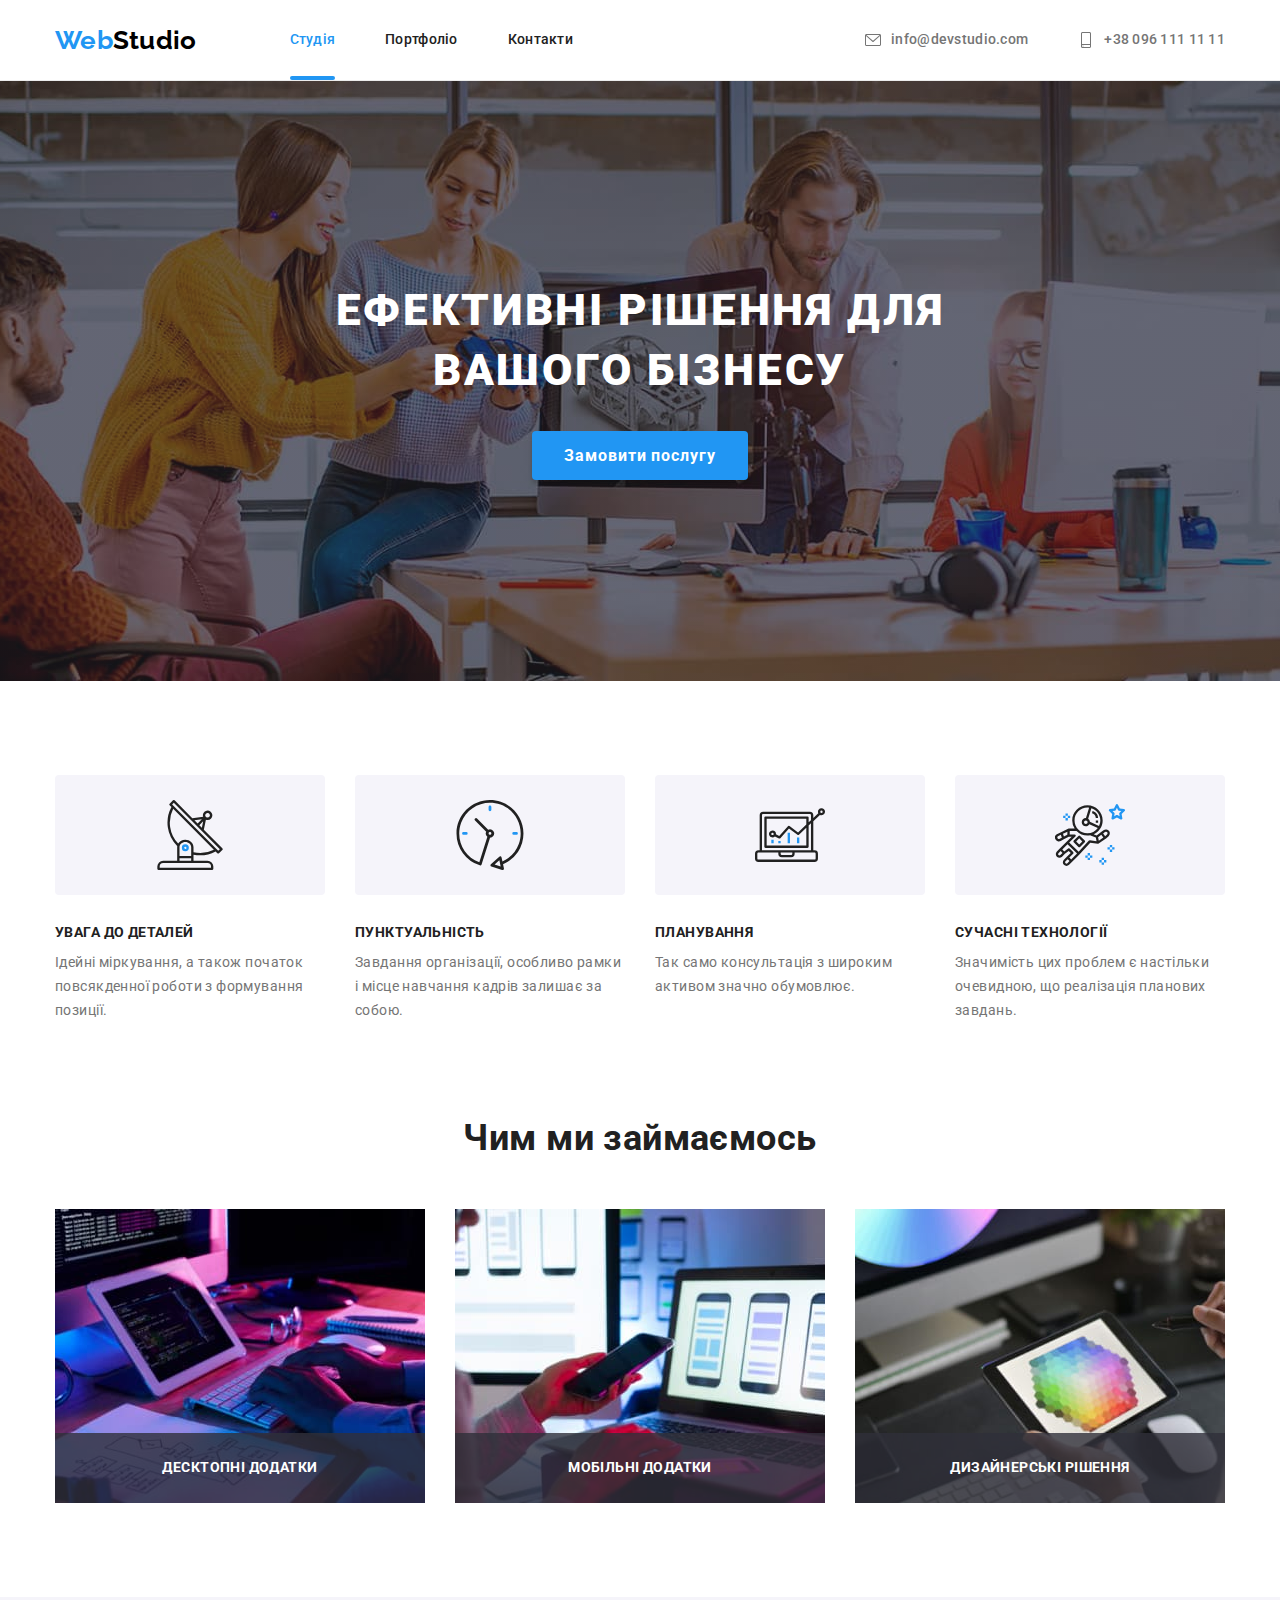
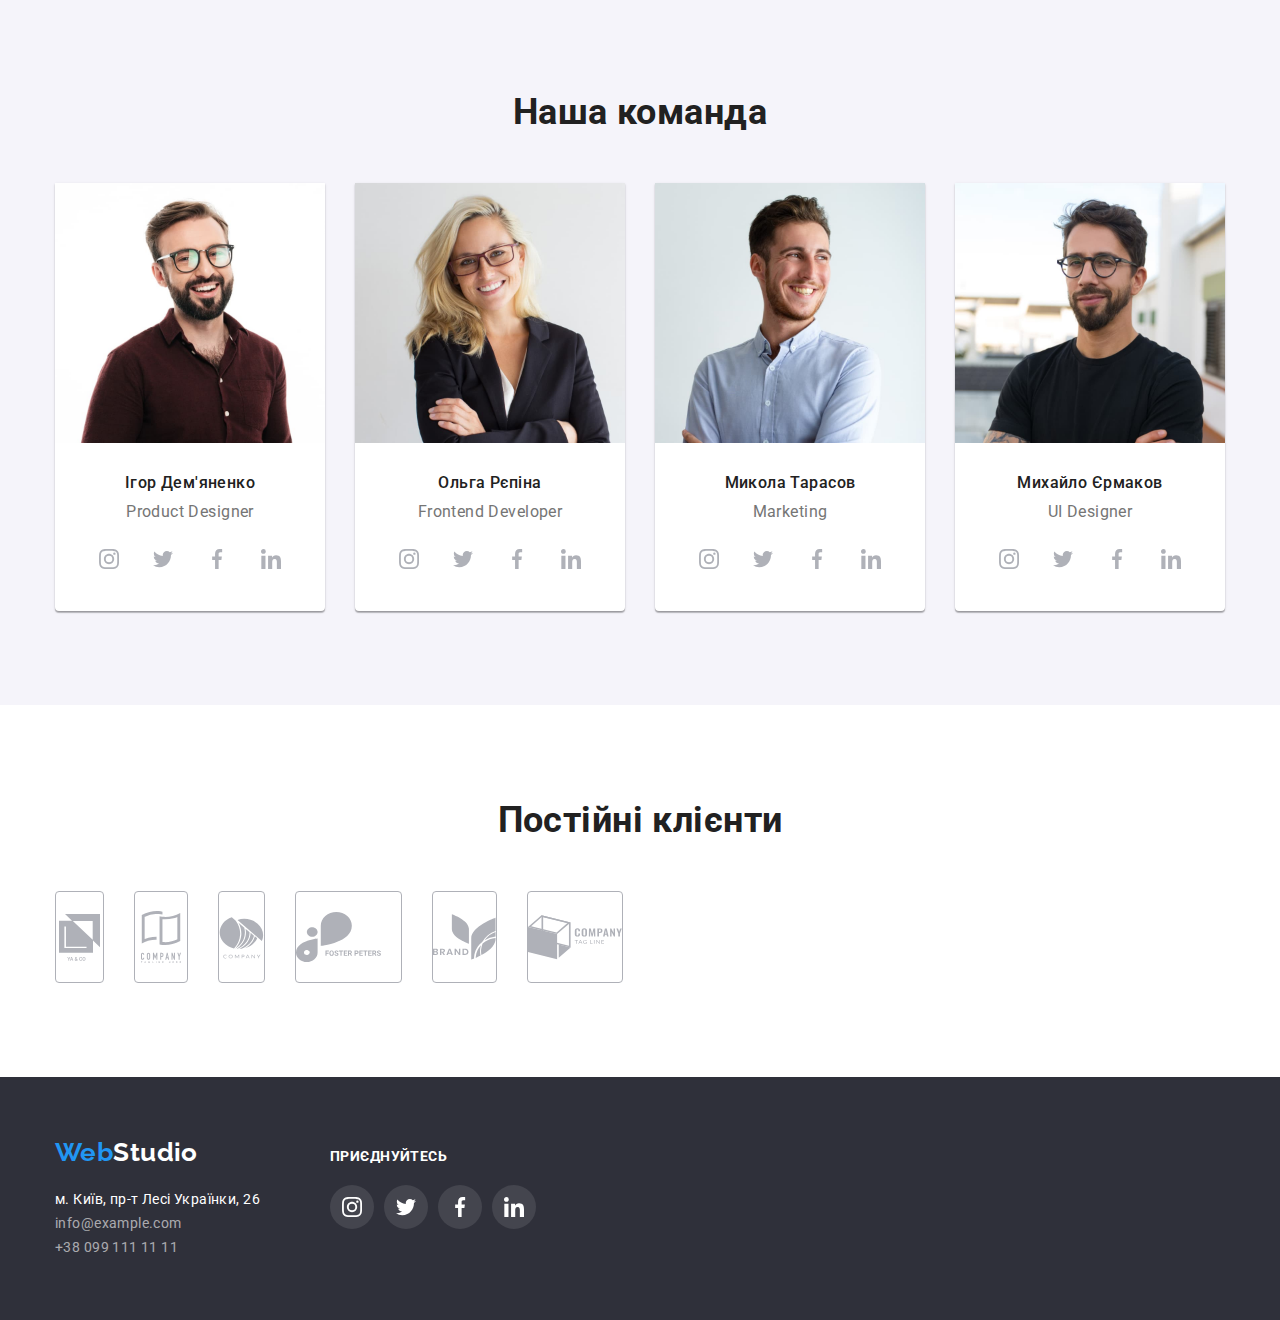
==== index.html @ 021cea31 "створив дз" ====
<!DOCTYPE html>
<html lang="en">
<head>
    <meta charset="UTF-8">
    <meta http-equiv="X-UA-Compatible" content="IE=edge">
    <meta name="viewport" content="width=device-width, initial-scale=1.0">
    <title lang="en">Web Studio</title>
    
    <link rel="preconnect" href="https://fonts.googleapis.com">
    <link rel="preconnect" href="https://fonts.gstatic.com" crossorigin>
    <link href="https://fonts.googleapis.com/css2?family=Raleway:wght@700&family=Roboto:wght@400;500;700;900&display=swap"
      rel="stylesheet">
    <link rel="stylesheet" href="https://cdnjs.cloudflare.com/ajax/libs/modern-normalize/1.1.0/modern-normalize.min.css">
    <link rel="stylesheet" href="./css/styles.css">
</head>
<!--Хедер-->  
<header class="header">
  <div class="container flex-head">
    <a href="./" lang="en" class="logo-header"><span class="logo-item">Web</span>Studio</a>
    <nav class="site-nav">
      <ul class="nav list">
        <li class="item"><a href="./" class="site-navigation-link accent">Студія</a></li>
        <li class="item"><a href="./portfolio.html" class="site-navigation-link">Портфоліо</a></li>
        <li class="item"><a href="" class="site-navigation-link">Контакти</a></li>
      </ul>
    </nav>
    <ul class="contact-nav list">
      <li class="item">
        <a href="mailto:info@devstudio.com" class="contacts">
          <svg class="contact-icon" width="16" height="16">
            <use href="./images/sprite.svg#icon-envelope"></use>
          </svg>
        <span>info@devstudio.com</span>
      </a>
    </li>
      <li class="item">
        <a href="tel:+380961111111" class="contacts">
          <svg class="contact-icon" width="16" height="16">
            <use href="./images/sprite.svg#icon-smartphone"></use>
          </svg>
          <span>+38 096 111 11 11</span>
        </a>
      </li>
    </ul>
  </div>
</header>
<!--Контент-->
<main>
  <!--Герой-->
<section class="hero">
  <div class="container">
    <h1 class="title">Ефективні рішення для вашого бізнесу</h1>
    <button type="button" class="hero-button" data-modal-open>Замовити послугу</button>
  </div>
</section>
<!--Особливості-->
<section class="specifics">
 <div class="container">
    <!-- <h2>Особливості</h2> -->
    <ul class="specifics-list list">
      <li class="item">
        <div class="specifics-logo">
          <svg width="70" height="70">
            <use href="./images/sprite.svg#icon-antenna"></use>
          </svg>
        </div>
        <h3 class="title-specifics">Увага до деталей</h3>
        <p>Ідейні міркування, а також початок повсякденної роботи з формування позиції.</p>
      </li>
      <li class="item">
        <div class="specifics-logo">
          <svg width="70" height="70">
            <use href="./images/sprite.svg#icon-clock"></use>
          </svg>
        </div>
        <h3 class="title-specifics">Пунктуальність</h3>
        <p>Завдання організації, особливо рамки і місце навчання кадрів залишає за собою.</p>
      </li>
      <li class="item">
        <div class="specifics-logo">
          <svg width="70" height="70">
            <use href="./images/sprite.svg#icon-diagram"></use>
          </svg>
        </div>
        <h3 class="title-specifics">Планування</h3>
        <p>Так само консультація з широким активом значно обумовлює.</p>
      </li>
      <li class="item">
        <div class="specifics-logo">
          <svg width="70" height="70">
            <use href="./images/sprite.svg#icon-astronaut"></use>
          </svg>
        </div>
        <h3 class="title-specifics">Сучасні технології</h3>
        <p>Значимість цих проблем є настільки очевидною, що реалізація планових завдань.</p>
      </li>
    </ul>
 </div>
</section>
<!--Чим ми займаємось-->
<section class="activity">
  <div class="container">
    <h2 class="title-activity">Чим ми займаємось</h2>
    <ul class="activity-list list">
      <li class="item"><img src="./images/box_1.jpg" width="370" alt="Десктопні додатки"><div class="label">Десктопні додатки</div></li>
      <li class="item"><img src="./images/box_2.jpg" width="370" alt="Мобільні додатки"><div class="label">Мобільні додатки</div></li>
      <li class="item"><img src="./images/box_3.jpg" width="370" alt="Дизайнерські рішення"><div class="label">Дизайнерські рішення</div></li>
    </ul>
  </div>
</section>
<!--Наша команда-->
<section class="team team-bg">
 <div class="container">
    <h2 class="team-title">Наша команда</h2>
    <ul class="team-list list">
      <li class="team-member">
        <img src="./images/img_1.jpg" width="270" alt="Игорь Демьяненко">
        <div class="member-discr">
          <h3 class="team-member-title">Ігор Дем'яненко</h3>
          <p>Product Designer</p>
        </div>
        <ul class="member-social-links list">
          <li class="item">
            <a href="">
              <svg width="20" height="20">
                <use href="./images/sprite.svg#icon-instagram"></use>
              </svg>
            </a>
          </li>
          <li class="item">
            <a href="">
              <svg width="20" height="20">
                <use href="./images/sprite.svg#icon-twitter"></use>
              </svg>
            </a>
          </li>
          <li class="item">
            <a href="">
              <svg width="20" height="20">
                <use href="./images/sprite.svg#icon-facebook"></use>
              </svg>
            </a>
          </li>
          <li class="item">
            <a href="">
              <svg width="20" height="20">
                <use href="./images/sprite.svg#icon-linkedin"></use>
              </svg>
            </a>
          </li>
        </ul>
      </li>
      <li class="team-member">
        <img src="./images/img_2.jpg" width="270" alt="Ольга Репина">
        <div class="member-discr">
          <h3 class="team-member-title">Ольга Рєпіна</h3>
          <p>Frontend Developer</p>
        </div>  
        <ul class="member-social-links list">
          <li class="item">
            <a href="">
              <svg width="20" height="20">
                <use href="./images/sprite.svg#icon-instagram"></use>
              </svg>
            </a>
          </li>
          <li class="item">
            <a href="">
              <svg width="20" height="20">
                <use href="./images/sprite.svg#icon-twitter"></use>
              </svg>
            </a>
          </li>
          <li class="item">
            <a href="">
              <svg width="20" height="20">
                <use href="./images/sprite.svg#icon-facebook"></use>
              </svg>
            </a>
          </li>
          <li class="item">
            <a href="">
              <svg width="20" height="20">
                <use href="./images/sprite.svg#icon-linkedin"></use>
              </svg>
            </a>
          </li>
        </ul>
      </li>
      <li class="team-member">
        <img src="./images/img_3.jpg" width="270" alt="Николай Тарасов">
        <div class="member-discr">
          <h3 class="team-member-title">Микола Тарасов</h3>
          <p>Marketing</p>
        </div>   
        <ul class="member-social-links list">
          <li class="item">
            <a href="">
              <svg width="20" height="20">
                <use href="./images/sprite.svg#icon-instagram"></use>
              </svg>
            </a>
          </li>
          <li class="item">
            <a href="">
              <svg width="20" height="20">
                <use href="./images/sprite.svg#icon-twitter"></use>
              </svg>
            </a>
          </li>
          <li class="item">
            <a href="">
              <svg width="20" height="20">
                <use href="./images/sprite.svg#icon-facebook"></use>
              </svg>
            </a>
          </li>
          <li class="item">
            <a href="">
              <svg width="20" height="20">
                <use href="./images/sprite.svg#icon-linkedin"></use>
              </svg>
            </a>
          </li>
        </ul>
      </li>
      <li class="team-member">
        <img src="./images/img_4.jpg" width="270" alt="Михаил Ермаков">
        <div class="member-discr">
          <h3 class="team-member-title">Михайло Єрмаков</h3>
          <p>UI Designer</p>
        </div>   
        <ul class="member-social-links list">
          <li class="item">
            <a href="">
              <svg width="20" height="20">
                <use href="./images/sprite.svg#icon-instagram"></use>
              </svg>
            </a>
          </li>
          <li class="item">
            <a href="">
              <svg width="20" height="20">
                <use href="./images/sprite.svg#icon-twitter"></use>
              </svg>
            </a>
          </li>
          <li class="item">
            <a href="">
              <svg width="20" height="20">
                <use href="./images/sprite.svg#icon-facebook"></use>
              </svg>
            </a>
          </li>
          <li class="item">
            <a href="">
              <svg width="20" height="20">
                <use href="./images/sprite.svg#icon-linkedin"></use>
              </svg>
            </a>
          </li>
        </ul>
      </li>
    </ul>
 </div>
</section>
<!-- Постійні клієнти -->
<section class="regular-customers">
  <div class="container">
    <h2 class="regular-customers-title">Постійні клієнти</h2>
    <ul class="regular-customers-list list">
      <li class="item">
        <a href="" class="box">
          <svg width="47" height="53">
            <use href="./images/sprite.svg#icon-client_1"></use>
          </svg>
        </a>
      </li>
      <li class="item">
        <a href="" class="box">
          <svg width="52" height="60">
            <use href="./images/sprite.svg#icon-client_2"></use>
          </svg>
        </a>
      </li>
      <li class="item">
        <a href="" class="box">
          <svg width="45" height="49">
            <use href="./images/sprite.svg#icon-client_3"></use>
          </svg>
        </a>
      </li>
      <li class="item">
        <a href="" class="box">
          <svg width="105">
            <use href="./images/sprite.svg#icon-client_4"></use>
          </svg>
        </a>
      </li>
      <li class="item">
        <a href="" class="box">
          <svg width="63">
            <use href="./images/sprite.svg#icon-client_5"></use>
          </svg>
        </a>
      </li>
      <li class="item">
        <a href="" class="box">
          <svg width="94">
            <use href="./images/sprite.svg#icon-client_6"></use>
          </svg>
        </a>
      </li>
    </ul>
  </div>
</section>
</main>
<!--Футер-->
<footer class="footer">
  <div class="container">
    
    <div>
      <a href="./" lang="en" class="logo-footer"><span class="logo-item">Web</span>Studio</a>
      <address class="address">
        м. Київ, пр-т Лесі Українки, 26
        <a href="mailto:info@example.com" class="address-link">info@example.com</a>
        <a href="tel:+380991111111" class="address-link">+38 099 111 11 11</a>
      </address>
    </div>
    <div class="social">
      <h3 class="social-links-title">приєднуйтесь</h3>
      <ul class="social-links list">
        <li class="item">
          <a href="">
           <svg width="20" height="20">
             <use href="./images/sprite.svg#icon-instagram"></use>
           </svg> 
          </a>
        </li>
        <li class="item">
          <a href="">
            <svg width="20" height="20">
              <use href="./images/sprite.svg#icon-twitter"></use>
            </svg>
          </a>
        </li>
        <li class="item">
          <a href="">
            <svg width="20" height="20">
              <use href="./images/sprite.svg#icon-facebook"></use>
            </svg>
          </a>
        </li>
        <li class="item">
          <a href="">
            <svg width="20" height="20">
              <use href="./images/sprite.svg#icon-linkedin"></use>
            </svg>
          </a>
        </li>
      </ul>
    </div>

  </div>
</footer>

<div class="backdrop is-hidden" data-modal>
  <div class="modal">
    <div class="close-button">
      <button type="button" class="close-modal" data-modal-close>
        <svg width="30" height="30">
          <use href="./images/sprite.svg#icon-close"></use>
        </svg>
      </button>
    </div>
  </div>
</div>

  <script src="./js/modal.js"></script>
</body>
</html>
---- css/styles.css ----
:root {
  --primary-text-color: #757575;
  --title-text-colot: #212121;
  --accent-color: #2196f3;
  --address-link-color: rgba(255, 255, 255, 0.6);
  --primary-bg-color: #2f303a;
  --secondary-bg-color: #f5f4fa;
  --body-color: #ffffff;
}

html {
  box-sizing: border-box;
}

*,
*::before,
*::after {
  box-sizing: inherit;
}

body {
  background-color: var(--body-color);
  color: var(--primary-text-color);
  font-family: 'roboto', sans-serif;
  font-style: normal;
  font-weight: normal;
  font-size: 14px;
  line-height: 1.71;
  letter-spacing: 0.03em;
}

h1,
h2,
h3,
h4,
h5,
h6,
p {
  margin: 0;
}

.list {
  margin: 0;
  list-style: none;
  padding: 0;
}

.container {
  width: 1200px;
  padding: 0 15px;
  margin: 0 auto;
}

/* Хедер */

.header {
  border-bottom: 1px solid #ececec;

  font-weight: 500;
  font-size: 14px;
  line-height: 1.14;
  letter-spacing: 0.02em;
}

.flex-head {
  display: flex;
  align-items: center;
}

.logo-header {
  color: #000000;
  text-decoration: none;
  font-family: 'Raleway', sans-serif;
  font-weight: 700;
  font-size: 26px;
  line-height: 1.19;
}

.logo-item {
  color: var(--accent-color);
}
/* Навігація */

.site-nav {
  margin-left: 93px;
}

.site-nav .list {
  display: flex;
}

.nav .item:not(:last-child) {
  margin-right: 50px;
}
.nav .item {
  position: relative;
}

.site-navigation-link {
  display: block;
  padding-top: 32px;
  padding-bottom: 32px;

  text-decoration: none;
  color: var(--title-text-colot);

  transition: color 250ms cubic-bezier(0.4, 0, 0.2, 1);
}

.nav .site-navigation-link::after {
  content: '';
  position: absolute;
  bottom: 0;
  left: 0;

  transform: scaleX(0);

  width: 100%;
  height: 4px;
  border-radius: 2px;
  background-color: var(--accent-color);

  transition: transform 250ms cubic-bezier(0.4, 0, 0.2, 1);
}

.nav .site-navigation-link:hover::after {
  transform: scaleX(100%);
}

.accent,
.site-navigation-link:hover,
.site-navigation-link:focus {
  color: var(--accent-color);
}

.site-navigation-link.accent::after {
  content: '';
  position: absolute;
  bottom: 0;
  left: 0;

  transform: scaleX(100%);

  width: 100%;
  height: 4px;
  border-radius: 2px;
  background-color: var(--accent-color);
}

/* Контакти */
.contact-nav {
  display: flex;
  margin-left: auto;
}

.contact-nav .item:not(:last-child) {
  margin-right: 50px;
}

.contacts {
  display: flex;
  align-items: center;
  padding-top: 32px;
  padding-bottom: 32px;

  text-decoration: none;
  color: var(--primary-text-color);
  fill: var(--primary-text-color);

  transition: color 250ms cubic-bezier(0.4, 0, 0.2, 1),
  fill 250ms cubic-bezier(0.4, 0, 0.2, 1);
}

.contacts:hover,
.contacts:focus,
.address-link:hover,
.address-link:focus {
  color: var(--accent-color);
  fill: var(--accent-color);
}

.contact-icon {
  margin-right: 10px;
}

/* Main */
.hero {
  background-color: var(--primary-bg-color);
  background-image: linear-gradient(to right, rgba(47, 48, 58, 0.4), rgba(47, 48, 58, 0.4)),
    url(../images/bg_hero_img.jpg);
  background-repeat: no-repeat;
  background-position: center;
  margin-right: auto;
  margin-left: auto;
  max-width: 1600px;
  height: 600px;
  padding: 200px 0;
  text-align: center;
}

.hero .title {
  max-width: 696px;
  margin: 0 auto 30px;

  color: var(--body-color);
  font-weight: 900;
  font-size: 44px;
  line-height: 1.36;
  letter-spacing: 0.06em;
  text-transform: uppercase;
}

.hero-button {
  background-color: var(--accent-color);
  margin: 0 auto;
  box-shadow: 0px 4px 4px rgba(0, 0, 0, 0.15);
  border-radius: 4px;
  padding: 10px 32px;
  border-width: 0px;

  color: var(--body-color);
  cursor: pointer;
  font-weight: 700;
  font-size: 16px;
  line-height: 1.86;
  letter-spacing: 0.06em;

  transition: background-color 250ms cubic-bezier(0.4, 0, 0.2, 1);
}

.hero-button:hover,
.hero-button:focus {
  background-color: #188ce8;
}

.specifics-list,
.activity-list,
.team-list,
.regular-customers-list {
  display: flex;
}

.specifics-list .item {
  width: calc((100% - 90px) / 4);
}

.specifics-list .item:not(:last-child) {
  margin-right: 30px;
}

.specifics-logo {
  display: flex;
  justify-content: center;
  align-items: center;
  height: 120px;
  background-color: var(--secondary-bg-color);
  border-radius: 4px;
  margin-bottom: 30px;
  background-repeat: no-repeat;
  background-position: center;
}

.title-specifics,
.social-links-title {
  margin-bottom: 10px;

  font-weight: 700;
  font-size: 14px;
  line-height: 1.14;
  color: var(--title-text-colot);
  text-transform: uppercase;
}

.title-activity,
.team-title,
.regular-customers-title {
  margin-bottom: 50px;

  font-weight: 700;
  font-size: 36px;
  line-height: 1.17;
  text-align: center;
  color: var(--title-text-colot);
}

.specifics {
  padding-top: 94px;
}

.team,
.activity,
.regular-customers {
  padding: 94px 0;
}

.activity-list .item {
  position: relative;
  width: calc((100% - 60px) / 3);
}

.activity-list .item:not(:last-child) {
  margin-right: 30px;
}

.item .label {
  display: flex;
  align-items: center;
  justify-content: center;

  position: absolute;
  left: 0;
  bottom: 0;
  width: 100%;
  height: 70px;

  background-color: rgba(47, 48, 58, 0.8);;

  text-transform: uppercase;
  color: #ffffff;
  font-weight: 700;
  line-height: 1.14;
  text-align: center;

}

/* Наша команда */
.team-bg {
  background-color: var(--secondary-bg-color);
}

.team-member {
  width: calc((100% - 90px) / 4);
  background-color: var(--body-color);
  box-shadow: 0px 1px 3px rgba(0, 0, 0, 0.12), 0px 1px 1px rgba(0, 0, 0, 0.14),
    0px 2px 1px rgba(0, 0, 0, 0.2);
  border-radius: 0px 0px 4px 4px;

  font-weight: 400;
  font-size: 16px;
  line-height: 1.19;
  text-align: center;
}

.team-member:not(:last-child) {
  margin-right: 30px;
}

.member-discr {
  padding-top: 30px;
  padding-bottom: 16px;
}

.team-member-title {
  margin-bottom: 10px;

  color: var(--title-text-colot);
  font-weight: 500;
  font-size: 16px;
}

.member-social-links {
 justify-content: center;
 padding-bottom: 30px;

}

.member-social-links a {
  display: flex;
  justify-content: center;
  align-items: center;
  width: 44px;
  height: 44px;
  border-radius: 50%;
  fill: #AFB1B8;

  transition: fill 250ms cubic-bezier(0.4, 0, 0.2, 1),
  background-color 250ms cubic-bezier(0.4, 0, 0.2, 1);
}

.member-social-links a:hover,
.member-social-links a:focus {
  background-color: #2196f3;
  fill: #ffffff;
}

/* Постійні клієнти */
.regular-customers-list .item {
  width: calc((100%-150px) / 6);
}

.item .box {
  display: flex;
  justify-content: center;
  align-items: center;
  height: 92px;
  border: 1px solid #afb1b8;
  border-radius: 4px;
  fill: #afb1b8;

  transition: fill 250ms cubic-bezier(0.4, 0, 0.2, 1),
  border 250ms cubic-bezier(0.4, 0, 0.2, 1);
}

.item .box:hover,
.item .box:focus {
  border: 1px solid #2196f3;
  fill: #2196f3;
}

.regular-customers-list .item:not(:last-child) {
  margin-right: 30px;
}

/* Футер */
.footer {
  padding: 60px 0;
  background-color: var(--primary-bg-color);

  color: var(--body-color);
}

.footer .container {
  display: flex;
}

.logo-footer {
  display: inline-block;
  margin-bottom: 20px;

  color: #ffffff;
  text-decoration: none;
  font-family: 'Raleway', sans-serif;
  font-weight: 700;
  font-size: 26px;
  line-height: 1.19;
}

.address {
  font-style: normal;
}

.address-link {
  display: block;

  text-decoration: none;
  color: var(--address-link-color);

  transition: color 250ms cubic-bezier(0.4, 0, 0.2, 1);
}

.social {
  margin-left: 70px;
}

.social-links-title {
  margin-top: 12px;
  margin-bottom: 20px;

  color: #ffffff;
}

.member-social-links,
.social-links {
  display: flex;
}

.member-social-links .item:not(:last-child),
.social-links .item:not(:last-child) {
  margin-right: 10px;
}

.social a {
  display: flex;
  justify-content: center;
  align-items: center;
  width: 44px;
  height: 44px;
  border-radius: 50%;
  background-color: rgba(255, 255, 255, 0.1);
  fill: #ffffff;

  transition: background-color 250ms cubic-bezier(0.4, 0, 0.2, 1);
}

.social a:hover,
.social a:focus {
  background-color: var(--accent-color)
}

/* Модальне вікно */

.backdrop {
  position: fixed;
  left: 0;
  top: 0;
  width: 100%;
  height: 100%;
  opacity: 1;

  background-color: rgba(0, 0, 0, 0.5);

  transition: opacity 250ms cubic-bezier(0.4, 0, 0.2, 1);
}

.modal {
  position: absolute;
  left: 50%;
  top: 50%;
  transform: translate(-50%, -50%) scale(1);

  min-width: 528px;
  height: 581px;
  background-color: #FFFFFF;
  box-shadow: 0px 1px 3px rgba(0, 0, 0, 0.12),
    0px 1px 1px rgba(0, 0, 0, 0.14),
    0px 2px 1px rgba(0, 0, 0, 0.2);
  border-radius: 4px;

  transition: transform 250ms cubic-bezier(0.4, 0, 0.2, 1);
}

.is-hidden {
  opacity: 0;
  pointer-events: none;
  
}

.backdrop.is-hidden .modal {
  transform: translate(-50%, -50%) scale(0.5);
}

.close-button {
  position: absolute;
  top: 8px;
  right: 8px;
  overflow: hidden;

  width: 30px;
  height: 30px;
  border-radius: 50%;
}

.close-modal {
  border: 0;
  padding: 0;
  background-color: #fff;
  cursor: pointer;

  fill: #000000

  transition: fill 250ms cubic-bezier(0.4, 0, 0.2, 1);
}

.close-modal:hover,
.close-modal:focus {
  fill: var(--accent-color);
}

/* Портфоліо */

.portfolio-content {
  padding: 94px 0;
}

.filters {
  display: flex;
  justify-content: center;
  margin-bottom: 50px;
}

.filters .item:not(:first-child) {
  margin-left: 8px;
}

.filter-button {
  background-color: var(--secondary-bg-color);
  border-radius: 4px;
  border-color: transparent;
  padding: 6px 22px;

  font-family: roboto;
  color: var(--title-text-colot);
  font-weight: 500;
  font-size: 16px;
  line-height: 1.62;
  text-align: center;
  cursor: pointer;

  transition: color 250ms cubic-bezier(0.4, 0, 0.2, 1),
  background-color 250ms cubic-bezier(0.4, 0, 0.2, 1),
  box-shadow 250ms cubic-bezier(0.4, 0, 0.2, 1);
}

.filter-button:hover,
.filter-button:focus {
  background-color: var(--accent-color);
  color: #ffffff;
  box-shadow: 0px 3px 1px rgba(0, 0, 0, 0.1), 0px 1px 2px rgba(0, 0, 0, 0.08),
    0px 2px 2px rgba(0, 0, 0, 0.12);
}

.filter-button.current {
  background-color: var(--accent-color);
  color: #ffffff;
  box-shadow: 0px 3px 1px rgba(0, 0, 0, 0.1),
  0px 1px 2px rgba(0, 0, 0, 0.08),
  0px 2px 2px rgba(0, 0, 0, 0.12);
}

.projects {
  display: flex;
  flex-wrap: wrap;

  font-weight: 400;
  font-size: 16px;
  line-height: 1.87;
}

.projects-box {
  width: calc((100% - 60px) / 3);
  margin-bottom: 30px;

  transition: box-shadow 250ms cubic-bezier(0.4, 0, 0.2, 1);
}

.projects-box:not(:nth-child(3n)) {
  margin-right: 30px;
}

.projects-box:nth-last-child(-n + 3) {
  margin-bottom: 0;
}

img {
  display: block;
}

.project-pict {
  position: relative;
  overflow: hidden;
}

.project-discr {
  position: absolute;
  left: 0;
  top: 100%;

  width: 100%;
  height: 100%;
  padding: 63px 24px;
  background-color: rgba(33, 150, 243, 0.9);

  color: #ffffff;
  font-size: 18px;
  line-height: 1.56;

  transition-property: transform;
  transition-timing-function: cubic-bezier(0.4, 0, 0.2, 1);
  transition-duration: 250ms;
}

.projects-box:focus .project-discr,
.projects-box:hover .project-discr {
  transform: translateY(-100%);
}

.projects-description {
  padding: 20px 24px;
  border-bottom: 1px solid #eeeeee;
  border-left: 1px solid #eeeeee;
  border-right: 1px solid #eeeeee;
}

.project-title {
  margin-bottom: 4px;

  color: var(--title-text-colot);
  font-weight: 700;
  font-size: 18px;
  line-height: 2;
  letter-spacing: 0.06em;
}

.projects-link {
  text-decoration: none;
  color: var(--primary-text-color);
}

.projects-box:hover,
.projects-box:focus {
  box-shadow: 0px 1px 1px rgba(0, 0, 0, 0.12), 0px 4px 4px rgba(0, 0, 0, 0.06),
    1px 4px 6px rgba(0, 0, 0, 0.16);
}
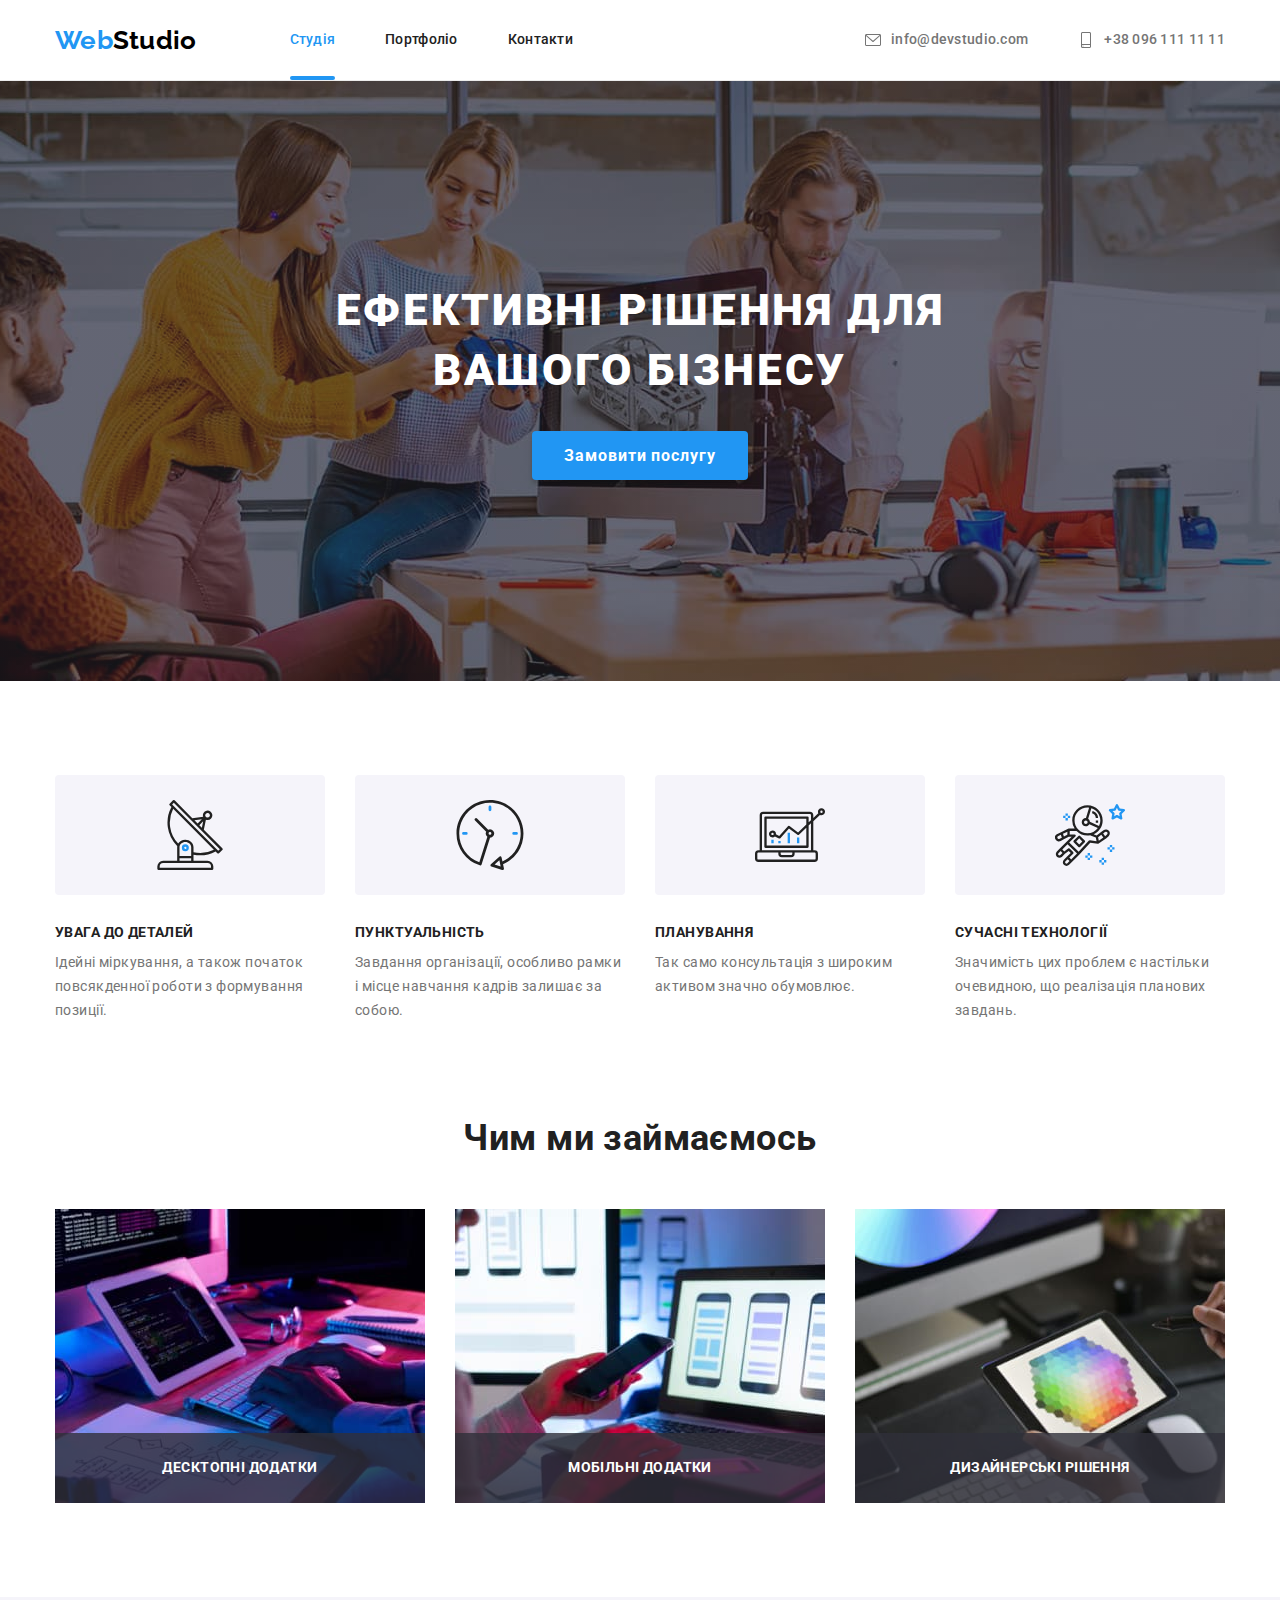
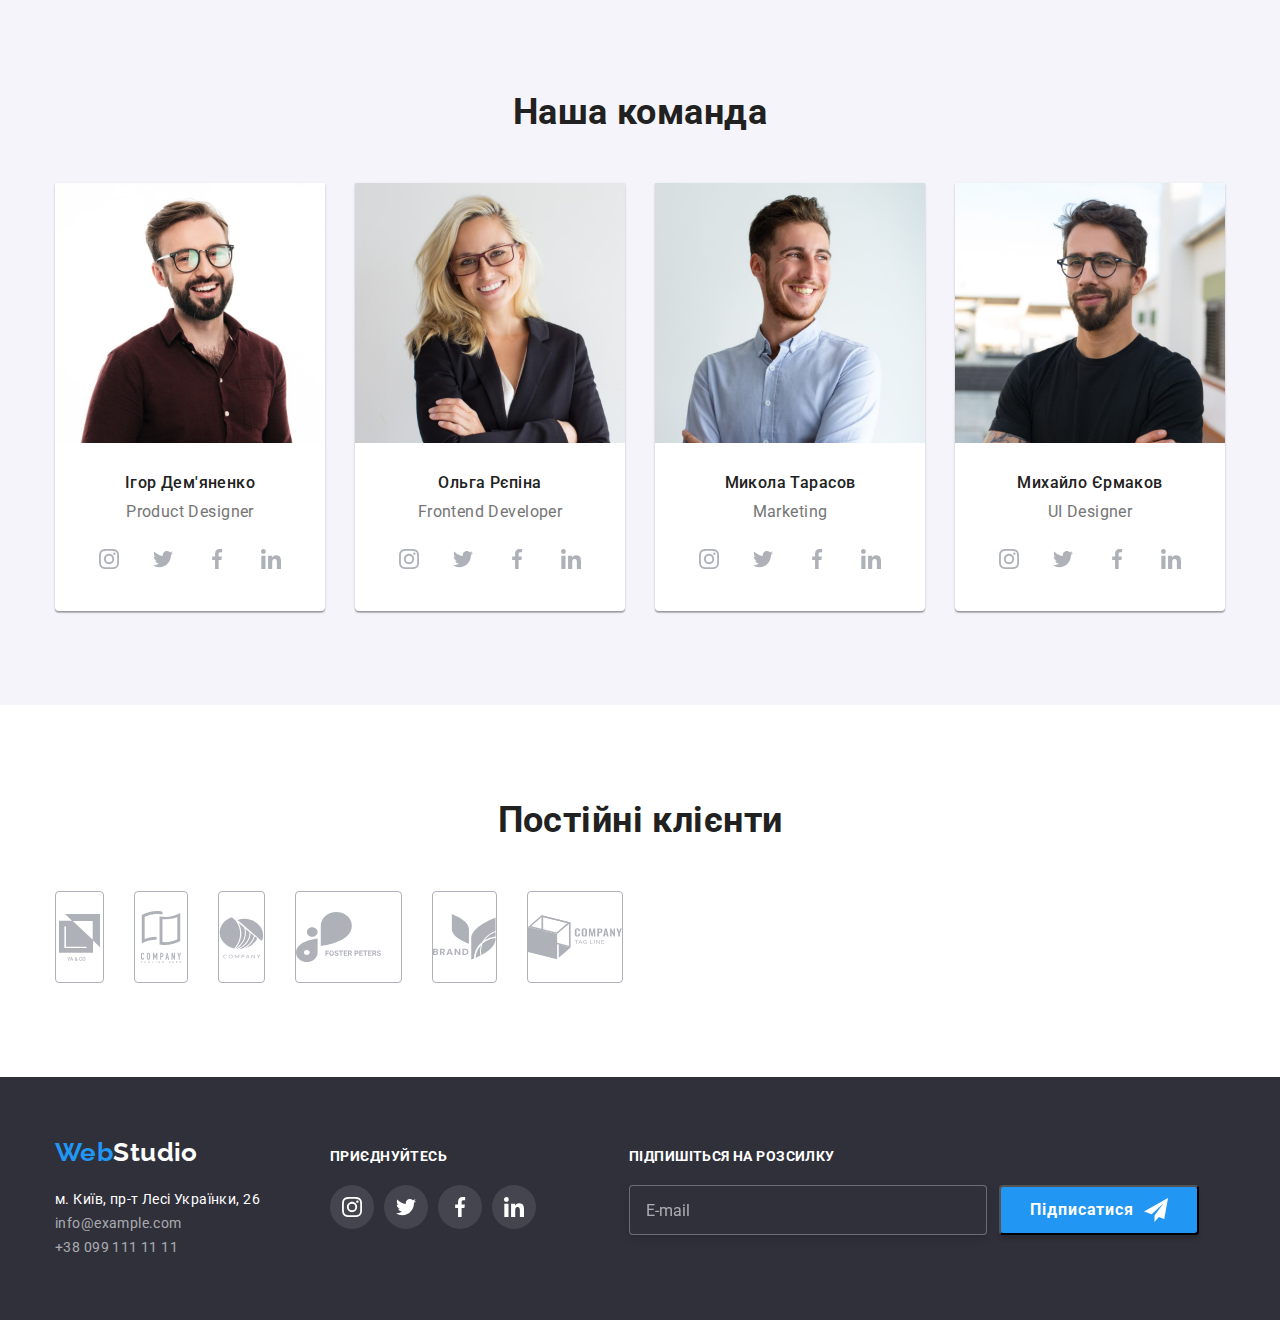
==== commit 1a581fd6: "Заняття 11" ====
--- a/index.html
+++ b/index.html
@@ -360,6 +360,18 @@
         </li>
       </ul>
     </div>
+    <form class="subscription-form">
+      <h3 class="subscription-title">підпишіться на розсилку</h3>
+      <div class="sub-input">
+        <input type="email" name="subscription-mail" id="sub-mail" placeholder="E-mail">
+        <button type="submit">
+          Підписатися
+          <svg class="icon-send" width="24" height="24">
+            <use href="./images/icons.svg#icon-send"></use>
+          </svg>
+        </button>
+      </div>
+    </form>
 
   </div>
 </footer>
@@ -373,6 +385,34 @@
         </svg>
       </button>
     </div>
+
+    <form class="modal-form">
+      <b>Залиште ваші дані, ми вам зателефонуємо</b>
+      <div class="user-name">
+        <label for="name">Ім'я</label>
+        <input type="text" name="user-name" id="name">
+      </div>
+      <div class="phone-number">
+        <label for="tel">Телефон</label>
+        <input type="tel" name="phone-number" id="tel">
+      </div>
+      <div class="user-email">
+        <label for="mail">Пошта</label>
+        <input type="email" name="user-email" id="mail">
+      </div>
+      <div class="comment">
+        <label for="comment">Коментарій</label>
+        <textarea name="comment" id="comment" rows="10" placeholder="Введіть текст"></textarea>
+      </div>
+      <div class="license">
+        <input type="checkbox" name="license" id="license">
+        <label for="license">
+          Погоджуюсь на розсилку та приймаю <a href="">Умови договору</a>
+        </label>
+      </div>
+      <button type="submit">Відправити</button>
+    </form>
+
   </div>
 </div>
 
--- a/css/styles.css
+++ b/css/styles.css
@@ -261,7 +261,8 @@
 }
 
 .title-specifics,
-.social-links-title {
+.social-links-title,
+.subscription-title {
   margin-bottom: 10px;
 
   font-weight: 700;
@@ -452,7 +453,8 @@
   margin-left: 70px;
 }
 
-.social-links-title {
+.social-links-title,
+.subscription-title {
   margin-top: 12px;
   margin-bottom: 20px;
 
@@ -487,6 +489,46 @@
   background-color: var(--accent-color)
 }
 
+.subscription-form {
+  margin-left: 93px;
+}
+
+.sub-input {
+  display: flex;
+}
+
+.sub-input input {
+  width: 358px;
+  height: 50px;
+  padding: 15px 16px;
+  border: 1px solid rgba(255, 255, 255, 0.3);
+  filter: drop-shadow(0px 4px 4px rgba(0, 0, 0, 0.15));
+  border-radius: 4px;
+  background-color: var(--primary-bg-color);
+
+  font-size: 16px;
+  line-height: 1.25;
+  color: rgba(255, 255, 255, 0.6);
+}
+
+.sub-input input::placeholder {
+ 
+  font-size: 16px;
+  line-height: 1.25;
+  color: rgba(255, 255, 255, 0.6);
+}
+
+.sub-input button {
+  width: 200px;
+  padding: 10px 0px;
+  margin-left: 12px;
+}
+
+.icon-send {
+  margin-left: 10px;
+}
+
+
 /* Модальне вікно */
 
 .backdrop {
@@ -509,7 +551,7 @@
   transform: translate(-50%, -50%) scale(1);
 
   min-width: 528px;
-  height: 581px;
+  /* height: 581px; */
   background-color: #FFFFFF;
   box-shadow: 0px 1px 3px rgba(0, 0, 0, 0.12),
     0px 1px 1px rgba(0, 0, 0, 0.14),
@@ -546,7 +588,7 @@
   background-color: #fff;
   cursor: pointer;
 
-  fill: #000000
+  fill: #000000;
 
   transition: fill 250ms cubic-bezier(0.4, 0, 0.2, 1);
 }
@@ -554,6 +596,121 @@
 .close-modal:hover,
 .close-modal:focus {
   fill: var(--accent-color);
+}
+
+.modal-form {
+  display: flex;
+  flex-direction: column;
+  padding: 40px;
+}
+
+.modal-form b {
+  margin-bottom: 12px;
+  
+  font-size: 20px;
+  line-height: 1.15;
+  text-align: center;
+  
+  color: var(--title-text-colot);
+}
+
+.modal-form textarea {
+  resize: none;
+  padding: 12px 16px;
+  border: 1px solid rgba(33, 33, 33, 0.2);
+  border-radius: 4px;
+  background-color: #fff;
+}
+
+.user-name label,
+.user-email label,
+.phone-number label,
+.comment label {
+  margin-bottom: 4px;
+}
+
+.user-name input,
+.phone-number input,
+.user-email input {
+  height: 40px;
+  border: 1px solid rgba(33, 33, 33, 0.2);
+  border-radius: 4px;
+}
+
+.user-name,
+.phone-number,
+.user-email,
+.comment {
+  display: flex;
+  flex-direction: column;
+  margin-bottom: 10px;
+
+  font-size: 12px;
+  line-height: 1.18;
+  letter-spacing: 0.01em;
+}
+
+.comment {
+  margin-bottom: 20px;
+}
+
+.comment textarea::placeholder {
+  letter-spacing: 0.01em;
+  
+  color: rgba(117, 117, 117, 0.5);
+}
+
+.license {
+  display: flex;
+  align-items: center;
+  justify-content: center;
+  margin-bottom: 30px;
+}
+
+.license input [type="checkbox"] {
+  margin-right: 10px;
+}
+
+.license label {
+  margin-left: 8px;
+}
+
+.license a {
+  color: var(--accent-color);
+}
+
+.sub-input button,
+.modal-form button[type="submit"] {
+  display: flex;
+  align-items: center;
+  justify-content: center;
+  width: 200px;
+  height: 50px;
+  
+  background-color: var(--accent-color);
+  box-shadow: 0px 4px 4px rgba(0, 0, 0, 0.15);
+  border-radius: 4px;
+
+  font-weight: 700;
+  font-size: 16px;
+  line-height: 1.88;
+  letter-spacing: 0.06em;
+  color: #ffffff;
+
+  transition: background-color 250ms cubic-bezier(0.4, 0, 0.2, 1);
+}
+
+.modal-form button[type="submit"] {
+  margin-right: auto;
+  margin-left: auto;
+
+}
+
+.sub-input button:hover,
+.sub-input button:focus,
+.modal-form button[type="submit"]:hover,
+.modal-form button[type="submit"]:focus {
+  background: #188CE8;
 }
 
 /* Портфоліо */
